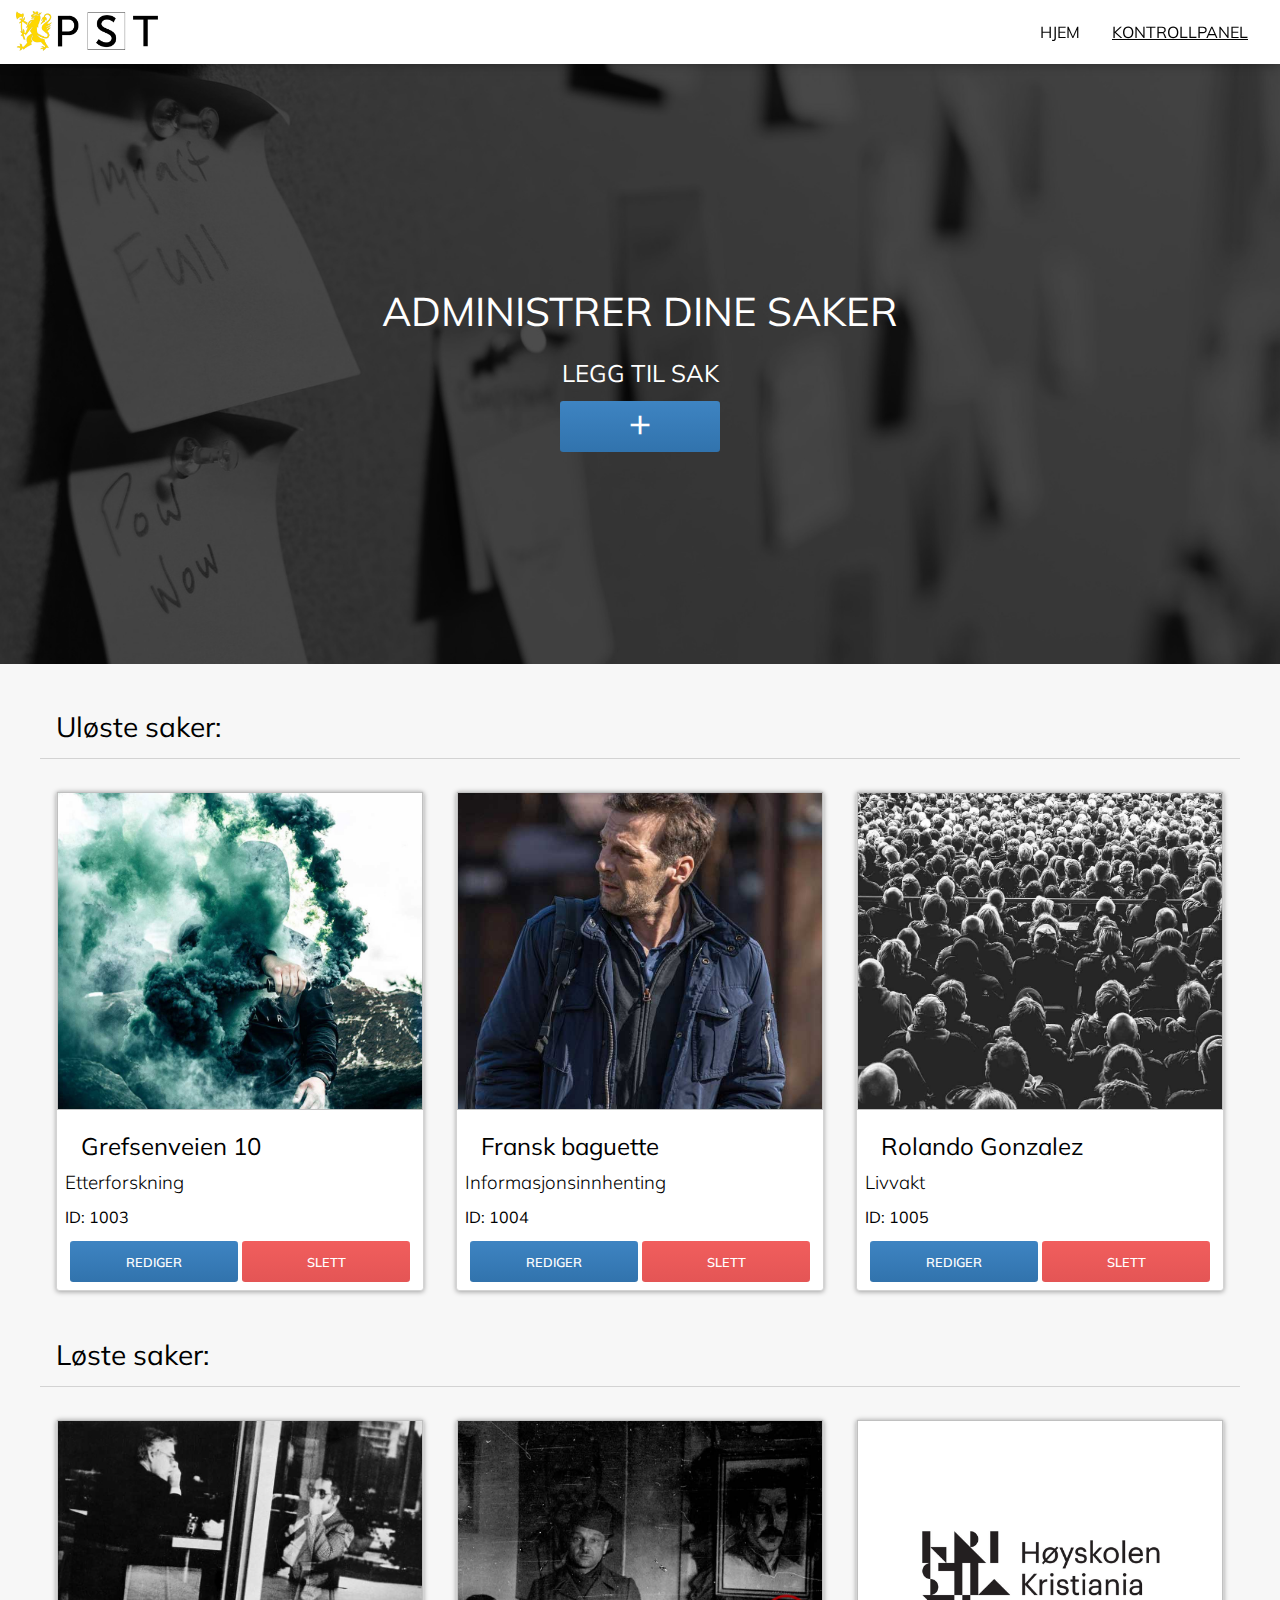
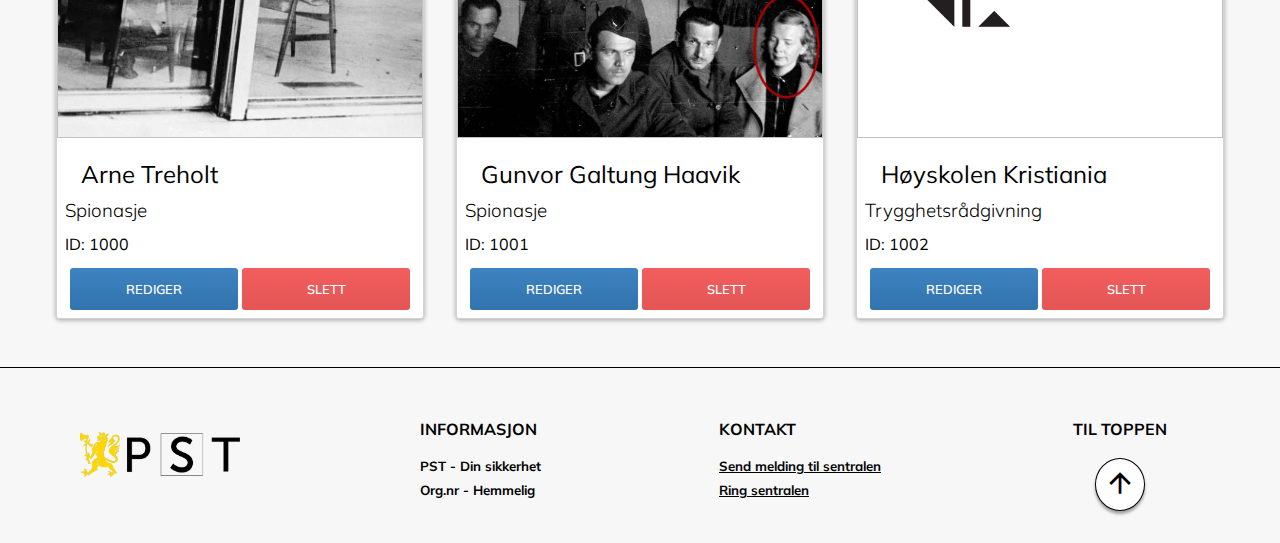
==== admin.html @ a3e3e1ad "first commit" ====
<!DOCTYPE html>
<html lang="en">

<head>
    <meta charset="UTF-8">
    <meta name="viewport" content="width=device-width, initial-scale=1.0">
    <meta http-equiv="X-UA-Compatible" content="ie=edge">
    <link rel="stylesheet" href="css/header.css">
    <link rel="stylesheet" href="css/style.css">
    <link rel="stylesheet" href="css/admin.css">
    <link rel="stylesheet" href="css/footer.css">
    <link rel="stylesheet" href="https://fonts.googleapis.com/css?family=Muli:300,400,600,800&display=swap">
    <link rel="stylesheet" href="https://fonts.googleapis.com/icon?family=Material+Icons">
    <title>PST - Kontrollpanel</title>
</head>

<body>
    <!-- Inputfields in popup with overlay. Default display: none -->
    <section id="add-container" class="overlay-container">
        <article class="overlay">
            <h3>LEGG TIL NY SAK</h3>
            <select name="type" id="add-type">
                <option value="Ikke spesifisert" selected>Velg type sak</option>
                <option value="Etterforskning">Etterforskning</option>
                <option value="Trusselvurdering">Trusselvurdering</option>
                <option value="Informasjonsinnhenting">Informasjonsinnhenting</option>
                <option value="Livvakt">Livvakt</option>
                <option value="Forebygging">Forebygging</option>
                <option value="Trygghetsrådgivning">Trygghetsrådgivning</option>
            </select>
            <select name="img" id="add-img">
                <option value="logo.jpg" selected>Velg bilde</option>
                <option value="etterforskning.jpg">Etterforskning</option>
                <option value="forebygging.jpg">Forebygging</option>
                <option value="informasjonsinnhenting.jpg">Informasjonsinnhenting</option>
                <option value="livvakt.jpg">Livvakt</option>
                <option value="person-etterforskning.jpg">Person-etterforskning 1</option>
                <option value="person-etterforskning-1.jpg">Person-etterforskning 2</option>
                <option value="trusselvurdering.jpg">Trusselvurdering</option>
                <option value="trygghetsraadgivning.jpg">Trygghetsrådgivning</option>
                <option value="folkemengde.jpg">Folkemengde</option>
            </select>
            <input id="add-title" type="text" placeholder="Tittel">
            <textarea id="add-desc" type="text" placeholder="Beskrivelse"></textarea>
            <div id="add-checkbox" class="checkbox">
                <input id="add-solved" type="checkbox" value="Løst">
            </div>
            <button class="finish-button" onclick="addFinished()">FERDIG</button>
            <button class="exit-button" onclick="exitAddPopup()"><span class="material-icons">close</span></button>
        </article>
    </section>
    <section id="edit-container" class="overlay-container">
        <article class="overlay">
            <h3>REDIGER SAK</h3>
            <select name="type" id="edit-type">
                <option value="Ikke spesifisert" selected>Velg type sak</option>
                <option value="Etterforskning">Etterforskning</option>
                <option value="Trusselvurdering">Trusselvurdering</option>
                <option value="Informasjonsinnhenting">Informasjonsinnhenting</option>
                <option value="Livvakt">Livvakt</option>
                <option value="Forebygging">Forebygging</option>
                <option value="Trygghetsrådgivning">Trygghetsrådgivning</option>
            </select>
            <select name="img" id="edit-img">
                    <option value="logo.jpg">Velg bilde</option>
                    <option value="etterforskning.jpg">Etterforskning</option>
                    <option value="forebygging.jpg">Forebygging</option>
                    <option value="informasjonsinnhenting.jpg">Informasjonsinnhenting</option>
                    <option value="livvakt.jpg">Livvakt</option>
                    <option value="person-etterforskning.jpg">Person-etterforskning 1</option>
                    <option value="person-etterforskning-1.jpg">Person-etterforskning 2</option>
                    <option value="trusselvurdering.jpg">Trusselvurdering</option>
                    <option value="trygghetsraadgivning.jpg">Trygghetsrådgivning</option>
                    <option value="folkemengde.jpg">Folkemengde</option>
                </select>
            <input id="edit-title" type="text" placeholder="Tittel">
            <textarea id="edit-desc" type="text" placeholder="Beskrivelse"></textarea>
            <div id="edit-checkbox" class="checkbox">
                <input id="edit-solved" type="checkbox" value="Løst">
            </div>
            <button class="finish-button" onclick="editFinished()">FERDIG</button>
            <button class="exit-button" onclick="exitEditPopup()"><span class="material-icons">close</span></button>
        </article>
    </section>
    <section id="delete-container" class="overlay-container">
        <article class="overlay" id="confirmation-overlay">
            <span class="material-icons icon-red">delete_forever</span>
            <h3>ER DU SIKKER?</h3>
            <p>Denne handlingen kan ikke angres</p>
            <div class="confirmation-button-container">
                <button class="cancel-button" onclick="exitDeletePopup()">AVBRYT</button>
                <button class="delete-button" onclick="deleteFinished()">SLETT</button>
            </div>
        </article>
    </section>
    <!-- Fixed header that is equal on every page -->
    <header>
        <section class="header-left">
            <a href="./"><img src="img/logo-long.png" alt="PST logo"></a>
        </section>
        <section class="header-right">
            <div onclick="showMenu()" id="menu-button">&#9776;</div>
            <nav id="topnav" class="topnav">
                <ul><a href="./">HJEM</a></ul>
                <ul><a href="admin.html"><u>KONTROLLPANEL</u></a></ul>
            </nav>
        </section>
    </header>
    <!-- Main container with main content -->
    <main id="main-container">
        <!-- Banner -->
        <section id="admin-banner" class="banner">
            <h1>ADMINISTRER DINE SAKER</h1>
            <h2>LEGG TIL SAK</h2>
            <button class="add-button" onclick="addCase()"><span class="material-icons">add</span></button>
        </section>
        <!-- Cases -->
        <section class="case-wrapper">
            <article>
                <h2 class="content-title">Uløste saker:</h2>
                <section class="case-container" id="admin-unsolved-case-container"></section>
            </article>
            <article>
                <h2 class="content-title">Løste saker:</h2>
                <section class="case-container" id="admin-solved-case-container"></section>
            </article>
        </section>
    </main>
    <!-- Footer that is equal on every page -->
    <footer>
        <section class="footer-content" id="footer-content-1">
            <a href="./"><img src="img/logo-long.png" alt="PST logo"></a>
        </section>
        <section class="footer-content" id="footer-content-2">
            <div class="text-container">
                <h4>INFORMASJON</h4>
                <h5>PST - Din sikkerhet</h5>
                <h5>Org.nr - Hemmelig</h5>
            </div>
        </section>
        <section class="footer-content" id="footer-content-3">
            <div class="text-container">
                <h4>KONTAKT</h4>
                <h5><a href="mailto:kontakt@pst-appen.no">Send melding til sentralen</a></h5>
                <h5><a href="tel:12345678">Ring sentralen</a></h5>
            </div>
        </section>
        <section class="footer-content" id="footer-content-4">
            <h4>TIL TOPPEN</h4>
            <button onclick="topScroll()"><span class="material-icons">arrow_upward</span></button>
        </section>
    </footer>
    <script src="js/script.js"></script>
    <script src="js/cases.js"></script>
    <script src="js/admin.js"></script>
</body>

</html>
---- css/header.css ----
header {
    display: grid;
    grid-template-columns: 1fr 2fr;
    position: fixed;
    width: 100vw;
    height: 4rem;
    background-color: #FFFFFF;
    box-shadow: 3px 0 10px rgba(0, 0, 0, 0.35);
}

header [class*="header-"], .topnav {
    display: flex;
    flex-direction: row;
    align-items: center;
    padding: 0 1rem;
}

.header-left {
    justify-content: flex-start;
}

.header-left img {
    height: 2.5rem;
}

.header-right, .topnav {
    justify-content: flex-end;
}

.topnav ul {
    padding-left: 2rem;
}

.topnav a {
    color: #030303;
    text-decoration: none;
}

.topnav a:hover {
    color: #5f5f5f;
}

#menu-button {
    display: none;
    position: absolute;
    right: 30px;
    top: 50%;
    transform: translateY(-50%);
    font-size: 2rem;
}

@media only screen and (max-width: 750px) {
    .header-right {
        flex-direction: column;
    }
    #menu-button {
        display: block;
    }
    .topnav {
        flex-direction: column !important;
        align-items: flex-start !important;
        justify-content: flex-start !important;
        position: absolute;
        left: -999%;
        top: 100%;
        width: 60vw;
        padding: 1rem 0 0 0;
        background-color: rgb(51, 51, 51);
        height: calc(100vh - 4rem);
        overflow: hidden;
    }
    .topnav ul {
        padding: 0 1rem;
    }
    .topnav a {
        color: #FFFFFF;
    }
}
---- css/style.css ----
html, body {
    font-size: 1rem;
    line-height: 16px;
    padding: 0;
    margin: 0;
    overflow-x: hidden;
    background-color: #F7F7F7;
}

* {
    box-sizing: border-box;
    font-family: 'Muli', sans-serif;
}

input[type="button"]:hover, button:hover, a:hover {
    cursor: pointer;
}

main {
    min-height: 700px;
    margin-top: 4rem;
}

.banner {
    display: flex;
    flex-direction: column;
    justify-content: center;
    align-items: center;
    width: 100%;
    height: 600px;
    margin-bottom: 2rem;
}

.banner h1 {
    font-weight: 400;
    font-size: 2.5rem;
    color: #FFFFFF;
}

.banner h2 {
    font-weight: 400;
    font-size: 1.5rem;
    color: #FFFFFF;
}

.banner h3 {}

.case-wrapper {
    display: flex;
    flex-direction: column;
    max-width: 1200px;
    margin: 0 auto;
}

.case-wrapper .content-title {
    font-size: 1.75rem;
    font-weight: 400;
}

.case-wrapper article h2 {
    text-align: left;
    margin-left: 1rem;
}

.case-container {
    display: grid;
    grid-template-columns: repeat(3, 1fr);
    padding: 1rem 0;
    border-top: 1px solid lightgrey;
}

.case-container .single-case {
    display: flex;
    flex-direction: column;
    height: 500px;
    margin: 1rem;
    border-radius: 0.2rem;
    border: 1px solid lightgrey;
    box-shadow: 0px 1px 5px rgba(0, 0, 0, 0.35);
    background-color: #FFFFFF;
}

.case-container .img-container {
    height: 80%;
}

.case-container img {
    width: 100%;
    height: 100%;
    background-size: cover;
    background-position: center center;
}

.case-container .text-content {
    padding: 0.5rem;
}

.case-container .text-content h2 {
    text-align: left;
    font-weight: 400;
}
.case-container .text-content h3 {
    font-weight: 300;
}
.case-container .text-content p {
    margin-bottom: 0;
}

/* BUTTONS */

button {
    font-weight: 600;
    border: none;
    border-radius: 0.2rem;
}

.add-button {
    padding: 0.5rem 4rem;
    color: #FFFFFF;
    background-image: linear-gradient(#3E84C2, #3173ad);
}

.add-button span {
    font-size: 2rem;
}

.add-button:hover {
    background-image: linear-gradient(#3E84C2, #246094);
}

.button-container {
    text-align: center;
}

.button-container * {
    width: 46%;
    margin: 0.5rem auto;
    padding: 0.8rem 0;
    color: #FFFFFF;
    font-size: 0.8rem;
}

.button-container .detail-button {
    width: 96%;
    background-image: linear-gradient(#3E84C2, #3173ad);
}

.button-container .detail-button:hover {
    background-image: linear-gradient(#3E84C2, #246094);
}

.button-container .edit-button {
    background-image: linear-gradient(#3E84C2, #3173ad);
}

.button-container .edit-button:hover {
    background-image: linear-gradient(#3E84C2, #246094);
}

.button-container .delete-button {
    background-image: linear-gradient(#F15E5D, #e45555);
}

.button-container .delete-button:hover {
    background-image: linear-gradient(#F15E5D, #ca4c4c);
}

.finish-button {
    margin: 1rem 0;
    padding: 0.8rem 0;
    font-size: 1rem;
    color: #FFFFFF;
    background-image: linear-gradient(#32AD36, #2b8b2e);
}

.finish-button:hover {
    background-image: linear-gradient(#32AD36, #257528);
}

.exit-button {
    position: absolute;
    top: 0.3rem;
    right: 0;
    background: transparent;
    transition: transform 0.5s;
}

.exit-button:hover {
    transform: scale(1.3);
}

.exit-button:focus {
    outline: 0;
}

.confirmation-button-container {
    display: flex;
    flex-direction: row;
    justify-content: center;
    width: 100%;
    padding: 1rem 0;
}

.confirmation-button-container .cancel-button {
    width: 50%;
    margin-right: 1rem;
    padding: 0.8rem;
    font-size: 0.8rem;
    color: #FFFFFF;
    background-image: linear-gradient(#C1C1C1, #b8b3b3);
}

.confirmation-button-container .cancel-button:hover {
    background-image: linear-gradient(#C1C1C1, #a8a4a4);
}

.confirmation-button-container .delete-button {
    width: 50%;
    padding: 0.8rem;
    font-size: 0.8rem;
    color: #FFFFFF;
    background-image: linear-gradient(#F15E5D, #e45555);
}

.confirmation-button-container .delete-button:hover {
    background-image: linear-gradient(#F15E5D, #ca4c4c);
}

.status-button{
    padding: 0.8rem;
    font-size: 0.8rem;
    color: #FFFFFF;
}

.solved {
    background-image: linear-gradient(#32AD36, #2b8b2e);
}

.solved:hover {
    background-image: linear-gradient(#32AD36, #257528);
}

.unsolved {
    background-image: linear-gradient(#F15E5D, #e45555);
}

.unsolved:hover {
    background-image: linear-gradient(#F15E5D, #ca4c4c);
}

@media only screen and (max-width: 950px) {
    .case-container {
        grid-template-columns: repeat(2, 1fr);
    }
}

@media only screen and (max-width: 650px) {
    .banner h1 {
        font-size: 1.7rem !important;
    }
    .banner h2 {
        font-size: 1rem !important;
    }
    .case-container {
        grid-template-columns: repeat(1, 1fr);
    }
    .case-container .img-container {
        height: 65%;
    }
    .finish-button {
        margin: 0.5rem 0;
    }
    
}
---- css/admin.css ----
body {
    position: relative;
}

#admin-banner {
    background-image: url("../img/notes.jpg");
    background-size: cover;
    background-position: top center;
}

#admin-banner h1 {
    font-weight: 400;
    font-size: 2.5rem;
    color: #FFFFFF;
}

#admin-banner h2 {
    font-weight: 400;
    font-size: 1.5rem;
    color: #FFFFFF;
}

.overlay-container {
    display: none;
    flex-direction: column;
    justify-content: center;
    align-items: center;
    position: fixed;
    width: 100%;
    height: 100%;
    background-color: rgba(0, 0, 0, 0.80);
}

#add-container {}

#edit-container {}

#delete-container {}

.overlay {
    position: relative;
    display: flex;
    flex-direction: column;
    justify-content: center;
    width: 600px;
    padding: 1rem 2rem;
    border-radius: 0.2rem;
    border: 1px solid lightgray;
    background-color: #FFFFFF;
    box-shadow: 3px 0 10px rgba(0, 0, 0, 0.35);
}

.overlay input {
    margin-bottom: 1rem;
    padding: 0.5rem;
    border-radius: 0.2rem;
    border: 1px solid lightgray;
    font-size: 1rem;
}

.overlay select {
    -webkit-appearance: none;
    margin-bottom: 1rem;
    padding: 0.5rem;
    border-radius: 0.2rem;
    font-size: 1rem;
    border: 1px solid lightgray;
    background-image: url("../img/icon-down.png");
    background-repeat: no-repeat;
    background-position: 98% center;
    background-size: 1.5rem;
    position: relative;
}

.overlay select:hover {
    cursor: pointer;
}

.overlay textarea {
    height: 6rem;
    margin-bottom: 1rem;
    padding: 0.5rem;
    border-radius: 0.2rem;
    border: 1px solid lightgray;
    font-size: 1rem;
    resize: none;
}

.overlay input[type="checkbox"] {
    -webkit-appearance: none;
    width: 50%;
    margin: 0;
    padding: 0.8rem;
    border: none;
    text-align: center;
    font-size: 1rem;
    font-weight: 600;
    color: #FFFFFF;
    background-image: linear-gradient(#F15E5D, #e45555);
}

.overlay input[type="checkbox"]:hover {
    background-image: linear-gradient(#F15E5D, #ca4c4c);
}

.overlay input[type="checkbox"]:focus {
    outline: none;
}

.overlay input[type="checkbox"]:before {
    content: "Uløst";
}

.overlay input[type="checkbox"]:checked {
    background-image: linear-gradient(#32AD36, #2b8b2e);
}

.overlay input[type="checkbox"]:checked:before {
    content: "Løst";
}

.overlay input[type="checkbox"]:checked:hover {
    background-image: linear-gradient(#32AD36, #257528);
}

#confirmation-overlay {
    align-items: center;
}

.icon-red {
    margin-top: 0.5rem;
    font-size: 3rem !important;
    color: #f15e5d;
}

#confirmation-overlay h3 {
    margin-bottom: 0;
}

@media only screen and (max-width: 650px) {
    .overlay {
        width: 90vw;
        padding: 0.5rem 1rem;
    }
    .overlay input {
        margin-bottom: 0.5rem;
    }
    .overlay select {
        margin-bottom: 0.5rem;
    }
    .overlay textarea {
        height: 5rem;
        margin-bottom: 0.5rem;
    }
    .overlay input[type="checkbox"] {
        height: 100%;
        padding: 0.5rem;
        z-index: 999;
    }
}
---- css/footer.css ----
footer {
    display: grid;
    grid-template-columns: repeat(4, 1fr);
    margin-top: 1rem;
    border-top: 1px solid #000000;
}

.footer-content {
    display: flex;
    flex-direction: column;
    margin: 2rem;
}

.footer-content a {
    color: #030303;
}

.footer-content a:hover {
    color: #5f5f5f;
}

#footer-content-1 {
    justify-content: center;
    align-items: center;
}

#footer-content-1 img {
    width: 10rem;
}

#footer-content-2, #footer-content-3 {
    align-items: center;
}

#footer-content-2 h5, #footer-content-3 h5 {
    margin: .5rem 0;
}

#footer-content-3 h5{
    text-decoration: underline;
}

#footer-content-4 {
    align-items: center;
}

#footer-content-4 button {
    padding: .5rem;
    border-radius: 50%;
    background-color: #FFFFFF;
    border: 1px solid #000000;
    box-shadow: 0px 3px 3px rgba(0, 0, 0, 0.35);
    transition: transform 0.5s, box-shadow 0.5s;
}

#footer-content-4 span {
    font-size: 2rem;
}

#footer-content-4 button:hover {
    transform: scale(1.1);
    box-shadow: 0px 3px 7px rgba(0, 0, 0, 0.35);
}

@media only screen and (max-width: 750px) {
    footer {
        display: grid;
        grid-template-columns: repeat(2, 1fr);
        padding: 1rem;
    }
    .footer-content {
        margin: 1rem 0 0 0;
    }
    #footer-content-1{
        order: 1;
    }
    #footer-content-2{
        order: 3;
    }
    #footer-content-3{
        order: 4;
    }
    #footer-content-4 {
        order: 2;
    }
    #footer-content-4 h4 {
        display: none;
    }
}
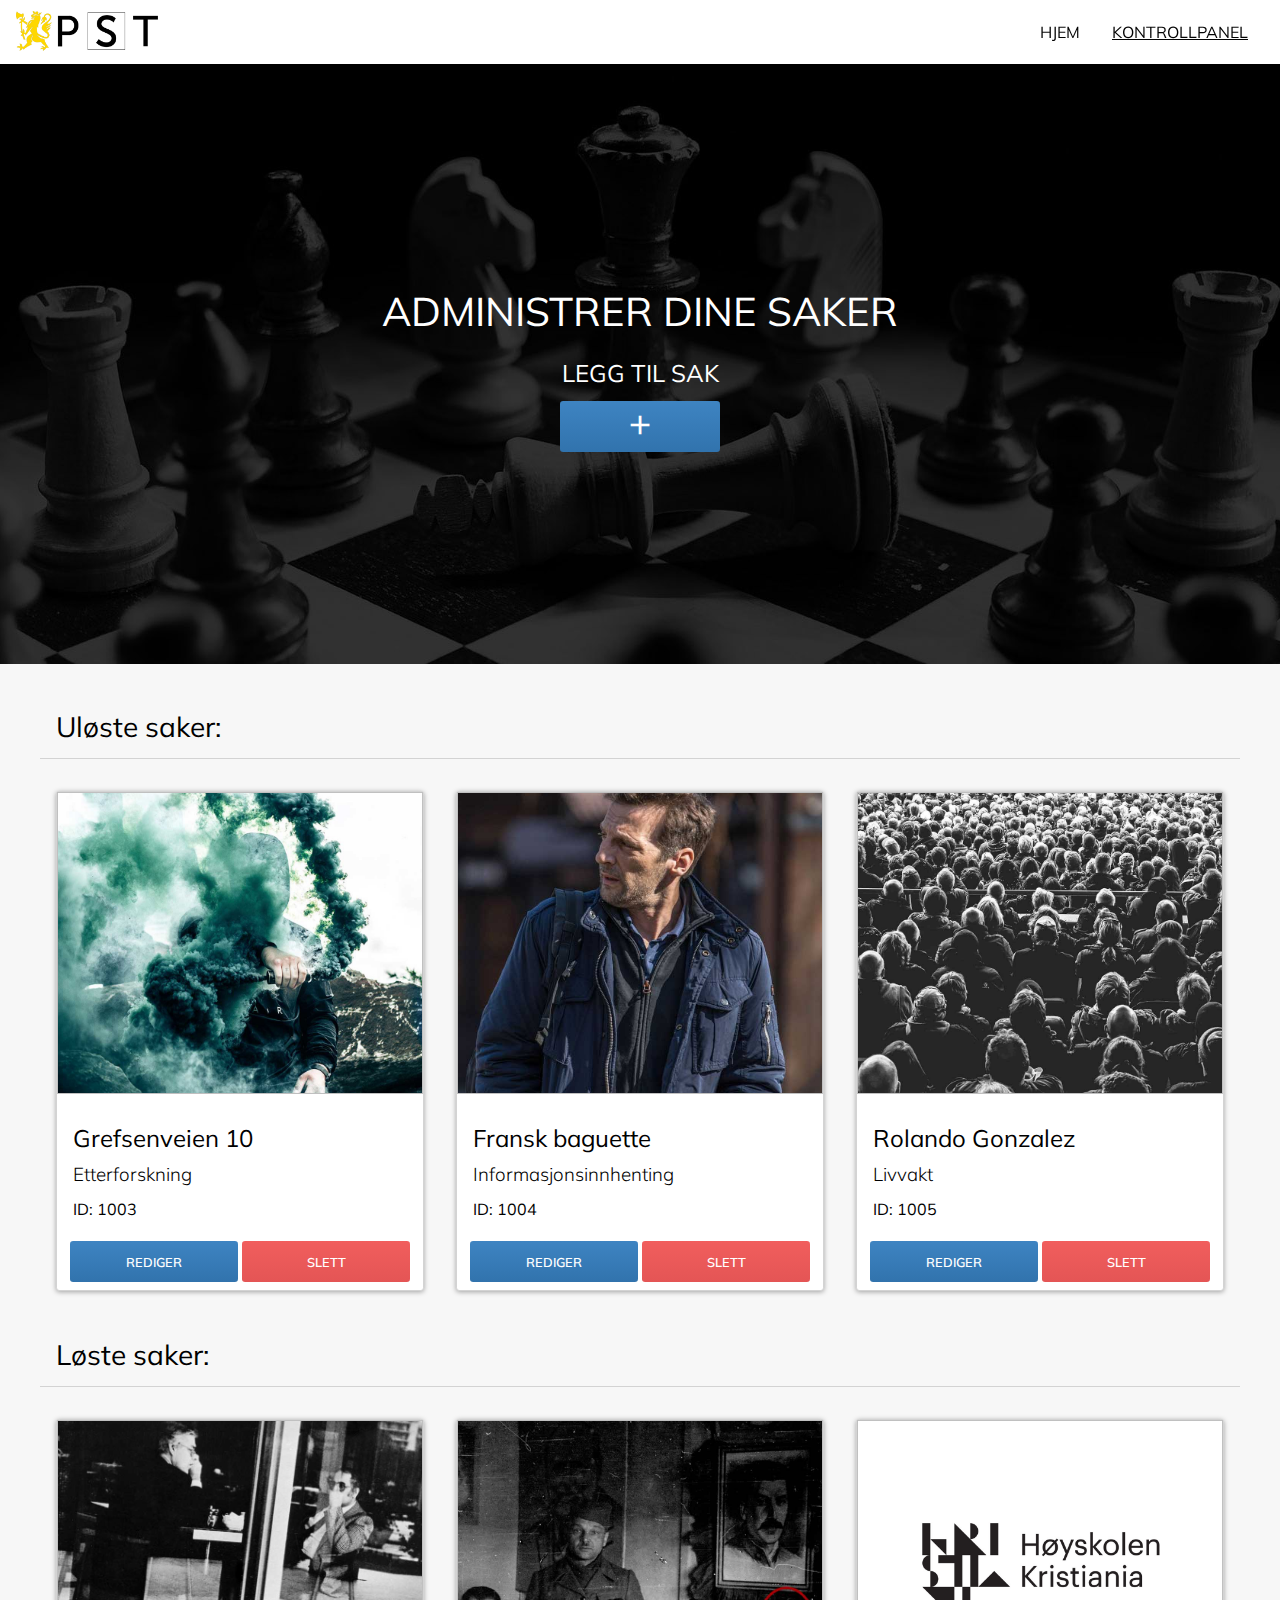
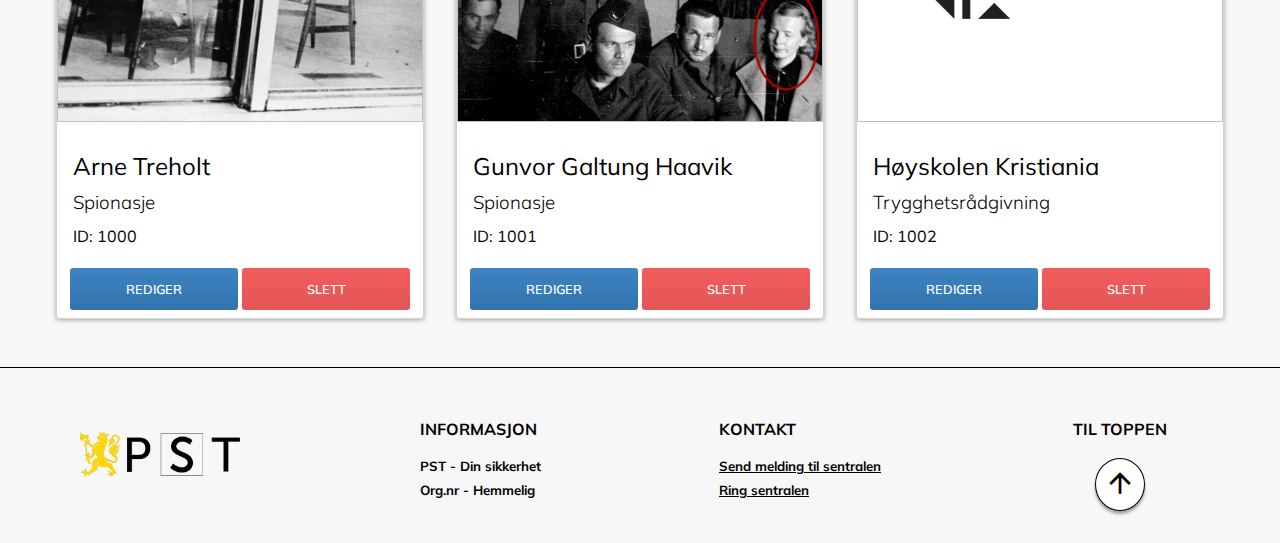
==== commit f920e2b3: "Finished coding" ====
--- a/admin.html
+++ b/admin.html
@@ -16,6 +16,7 @@
 
 <body>
     <!-- Inputfields in popup with overlay. Default display: none -->
+    <!-- Popup for adding new case -->
     <section id="add-container" class="overlay-container">
         <article class="overlay">
             <h3>LEGG TIL NY SAK</h3>
@@ -49,6 +50,7 @@
             <button class="exit-button" onclick="exitAddPopup()"><span class="material-icons">close</span></button>
         </article>
     </section>
+    <!-- Popup for editing case -->
     <section id="edit-container" class="overlay-container">
         <article class="overlay">
             <h3>REDIGER SAK</h3>
@@ -62,17 +64,17 @@
                 <option value="Trygghetsrådgivning">Trygghetsrådgivning</option>
             </select>
             <select name="img" id="edit-img">
-                    <option value="logo.jpg">Velg bilde</option>
-                    <option value="etterforskning.jpg">Etterforskning</option>
-                    <option value="forebygging.jpg">Forebygging</option>
-                    <option value="informasjonsinnhenting.jpg">Informasjonsinnhenting</option>
-                    <option value="livvakt.jpg">Livvakt</option>
-                    <option value="person-etterforskning.jpg">Person-etterforskning 1</option>
-                    <option value="person-etterforskning-1.jpg">Person-etterforskning 2</option>
-                    <option value="trusselvurdering.jpg">Trusselvurdering</option>
-                    <option value="trygghetsraadgivning.jpg">Trygghetsrådgivning</option>
-                    <option value="folkemengde.jpg">Folkemengde</option>
-                </select>
+                <option value="logo.jpg">Velg bilde</option>
+                <option value="etterforskning.jpg">Etterforskning</option>
+                <option value="forebygging.jpg">Forebygging</option>
+                <option value="informasjonsinnhenting.jpg">Informasjonsinnhenting</option>
+                <option value="livvakt.jpg">Livvakt</option>
+                <option value="person-etterforskning.jpg">Person-etterforskning 1</option>
+                <option value="person-etterforskning-1.jpg">Person-etterforskning 2</option>
+                <option value="trusselvurdering.jpg">Trusselvurdering</option>
+                <option value="trygghetsraadgivning.jpg">Trygghetsrådgivning</option>
+                <option value="folkemengde.jpg">Folkemengde</option>
+            </select>
             <input id="edit-title" type="text" placeholder="Tittel">
             <textarea id="edit-desc" type="text" placeholder="Beskrivelse"></textarea>
             <div id="edit-checkbox" class="checkbox">
@@ -82,6 +84,7 @@
             <button class="exit-button" onclick="exitEditPopup()"><span class="material-icons">close</span></button>
         </article>
     </section>
+    <!-- Popup for delete-confirmation  -->
     <section id="delete-container" class="overlay-container">
         <article class="overlay" id="confirmation-overlay">
             <span class="material-icons icon-red">delete_forever</span>
@@ -93,6 +96,7 @@
             </div>
         </article>
     </section>
+    <!-- END inputfields -->
     <!-- Fixed header that is equal on every page -->
     <header>
         <section class="header-left">
--- a/css/header.css
+++ b/css/header.css
@@ -6,6 +6,7 @@
     height: 4rem;
     background-color: #FFFFFF;
     box-shadow: 3px 0 10px rgba(0, 0, 0, 0.35);
+    z-index: 40;
 }
 
 header [class*="header-"], .topnav {
--- a/css/style.css
+++ b/css/style.css
@@ -43,8 +43,6 @@
     color: #FFFFFF;
 }
 
-.banner h3 {}
-
 .case-wrapper {
     display: flex;
     flex-direction: column;
@@ -53,13 +51,10 @@
 }
 
 .case-wrapper .content-title {
+    margin-left: 1rem;
     font-size: 1.75rem;
     font-weight: 400;
-}
-
-.case-wrapper article h2 {
     text-align: left;
-    margin-left: 1rem;
 }
 
 .case-container {
@@ -92,7 +87,7 @@
 }
 
 .case-container .text-content {
-    padding: 0.5rem;
+    padding: 1rem;
 }
 
 .case-container .text-content h2 {
@@ -141,7 +136,7 @@
 }
 
 .button-container .detail-button {
-    width: 96%;
+    width: 93%;
     background-image: linear-gradient(#3E84C2, #3173ad);
 }
 
--- a/css/admin.css
+++ b/css/admin.css
@@ -3,7 +3,7 @@
 }
 
 #admin-banner {
-    background-image: url("../img/notes.jpg");
+    background-image: url("../img/banner/chess.jpg");
     background-size: cover;
     background-position: top center;
 }
@@ -30,12 +30,6 @@
     height: 100%;
     background-color: rgba(0, 0, 0, 0.80);
 }
-
-#add-container {}
-
-#edit-container {}
-
-#delete-container {}
 
 .overlay {
     position: relative;
